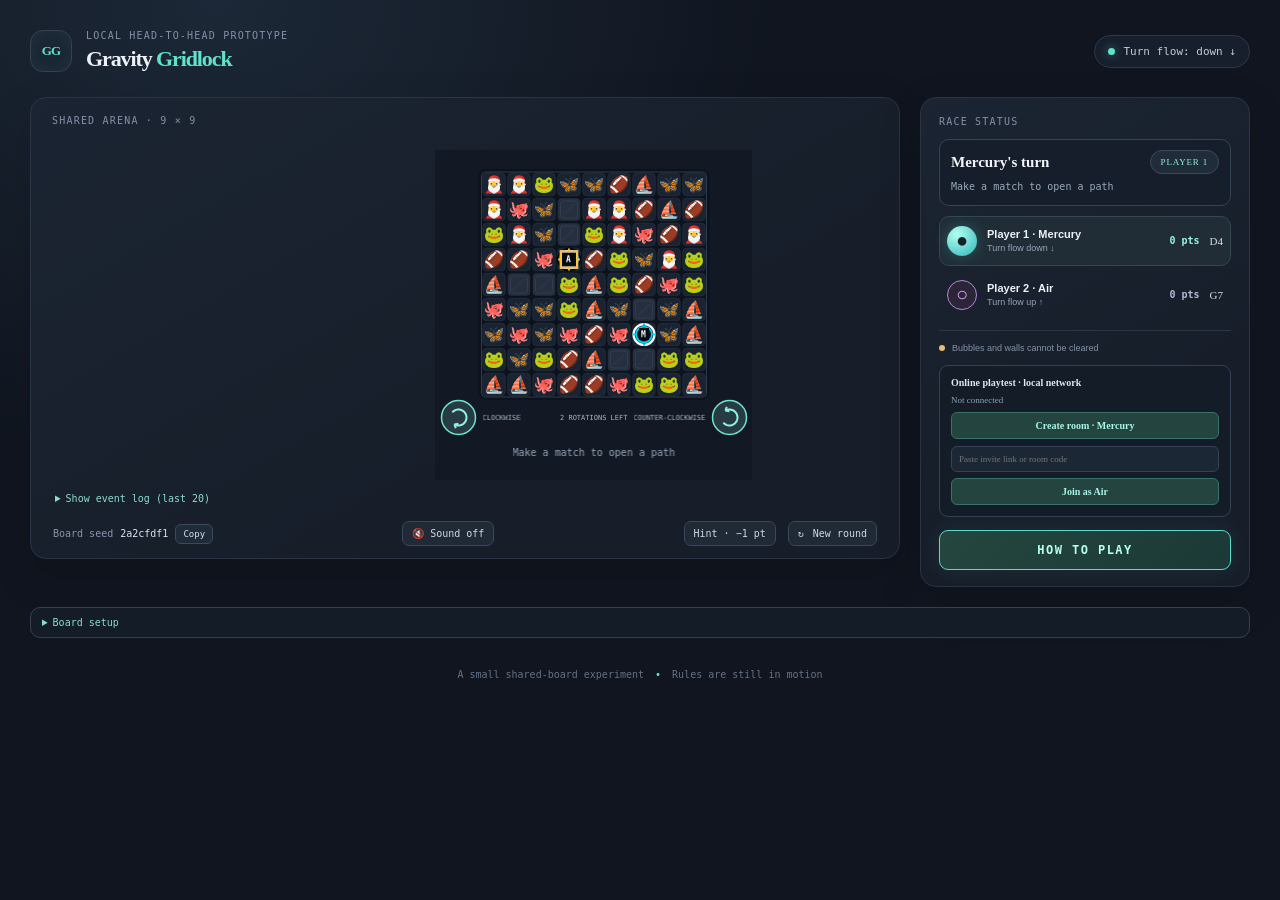
==== gravity-gridlock/index.html @ 5b458f82 "Update Gravity Gridlock game layout" ====
<!doctype html>
<html lang="en">
  <head>
    <meta charset="UTF-8" />
    <meta name="viewport" content="width=device-width, initial-scale=1.0" />
    <meta name="theme-color" content="#10151f" />
    <title>Gravity Gridlock</title>
    <script type="module" crossorigin src="/gravity-gridlock/assets/index-DBszdxGu.js"></script>
    <link rel="stylesheet" crossorigin href="/gravity-gridlock/assets/index-D1QYXF6Q.css">
  </head>
  <body>
    <div class="page-shell">
      <header class="masthead">
        <div class="brand-mark">GG</div>
        <div>
          <p class="eyebrow">LOCAL HEAD-TO-HEAD PROTOTYPE</p>
          <h1>Gravity <span>Gridlock</span></h1>
        </div>
        <div class="gravity-readout"><span class="gravity-dot"></span><span id="gravity-label">Turn flow: down ↓</span></div>
      </header>

      <main class="game-layout">
        <section class="arena-card" aria-label="Game board">

          <div class="arena-topline">
            <div class="turn-copy">
              <span class="eyebrow" id="board-dimensions">SHARED ARENA · 9 × 9</span>
            </div>
          </div>
          <div id="game-root"></div>
          <details class="event-log" id="event-log">
            <summary>Show event log (last 20)</summary>
            <div class="event-log-body">
              <div class="event-log-heading"><span>TURN AND CASCADE TRACE · v<span id="game-version"></span></span><div><button id="event-log-copy" type="button">Copy trace</button><button id="event-log-clear" type="button">Clear log</button></div></div>
              <ol id="event-log-list" aria-live="polite"></ol>
            </div>
          </details>
          <div class="arena-footer">
            <span class="seed-readout">Board seed <code id="board-seed">00000000</code><button id="copy-board-seed" type="button">Copy</button></span>
            <button id="sound-toggle" class="sound-toggle" type="button" aria-pressed="false" aria-label="Turn sound on">🔇 Sound off</button>
            <div class="arena-actions"><button id="hint-button" type="button" disabled>Hint · −1 pt</button><button id="reset-button" type="button">↻ <span>New round</span></button></div>
          </div>
        </section>

        <aside class="side-panel">
          <section class="players-card">
            <p class="eyebrow">RACE STATUS</p>
            <div class="turn-status" aria-live="polite">
              <div class="turn-status-heading"><strong id="turn-label">Mercury's turn</strong><span class="turn-pill" id="turn-pill">PLAYER 1</span></div>
              <small class="phase-label" id="phase-label">Swap neighboring tiles or your bubble with a tile</small>
            </div>
            <div class="seat-statuses" id="seat-statuses" aria-label="Player connections" hidden>
              <span class="seat-status" id="player1-connection" data-state="absent" aria-label="Player 1 absent"><span class="seat-dot"></span><span>P1</span></span>
              <span class="seat-status" id="player2-connection" data-state="absent" aria-label="Player 2 absent"><span class="seat-dot"></span><span>P2</span></span>
            </div>
            <div class="player-row active" id="mercury-row"><span class="player-token mercury-token">●</span><div class="player-name"><strong>Player 1 · Mercury</strong><small>Turn flow down ↓</small></div><span class="player-score" id="mercury-score">0 pts</span><span class="player-position" id="mercury-position">A1</span></div>
            <div class="player-row" id="air-row"><span class="player-token air-token">○</span><div class="player-name"><strong id="air-player-name">Player 2 · Air</strong><small>Turn flow up ↑</small></div><span class="player-score" id="air-score">0 pts</span><span class="player-position" id="air-position">G7</span></div>
            <div class="round-result" id="round-result" aria-live="polite" hidden></div>
            <div class="collision-note"><span class="status-dot"></span>Bubbles and walls cannot be cleared</div>
            <div class="online-panel">
              <strong>Online playtest · local network</strong>
              <small id="online-status" aria-live="polite">Not connected</small>
              <button id="create-room" type="button">Create room · Mercury</button>
              <div id="invite-panel" hidden><input id="invite-link" readonly aria-label="Room invite link"><button id="copy-invite" type="button">Copy invite link</button><small id="invite-copy-status" aria-live="polite"></small></div>
              <div class="join-row"><input id="room-code" placeholder="Paste invite link or room code" aria-label="Invite link or room code"><button id="join-room" type="button">Join as Air</button></div>
              <div id="rematch-panel" hidden>
                <strong>Play another game?</strong>
                <small id="rematch-status" aria-live="polite"></small>
                <button id="rematch-propose" type="button">Propose rematch</button>
                <button id="rematch-accept" type="button" hidden>Accept · start next game</button>
                <button id="rematch-decline" type="button" hidden>Decline</button>
                <button id="rematch-cancel" type="button" hidden>Cancel proposal</button>
              </div>
            </div>
            <button id="how-to-play-button" class="how-to-play-button" type="button" aria-haspopup="dialog" aria-controls="how-to-play-dialog">HOW TO PLAY</button>
          </section>
        </aside>
          <details class="setup-panel" id="setup-panel">
            <summary>Board setup</summary>
            <div class="setup-body">
              <div class="setup-control board-scale-control">
                <div><strong>Board display size</strong><small>Visual size only · does not change grid rules</small></div>
                <label for="board-scale"><span id="board-scale-value">100%</span><input id="board-scale" type="range" min="70" max="180" step="5" value="100" aria-label="Board display size"></label>
              </div>
              <div class="setup-control">
                <div><strong>Player mode</strong><small>One local player or two local players</small></div>
                <label class="setup-select-label" for="player-mode"><select id="player-mode" aria-label="Player mode"><option value="local">2 local players</option><option value="bot">1 player vs bot</option></select></label>
              </div>
              <div class="setup-control" id="bot-policy-control" hidden>
                <div><strong>Bot difficulty</strong><small>Level 1 keeps its current policies; Level 2 can rotate</small></div>
                <label class="setup-select-label" for="bot-policy"><select id="bot-policy" aria-label="Bot difficulty and policy"><optgroup label="Level 1"><option value="random-legal">Random legal move</option><option value="goal-seeking">Goal-seeking</option></optgroup><optgroup label="Level 2"><option value="rotation-aware">Rotation-aware goal-seeking</option></optgroup></select></label>
              </div>
              <div class="setup-control">
                <div><strong>Square grid</strong><small>Rows = columns · bounds 8–24</small></div>
                <div class="stepper"><button id="size-decrease" type="button" aria-label="Decrease grid size">−</button><output id="size-value">9 × 9</output><button id="size-increase" type="button" aria-label="Increase grid size">+</button></div>
              </div>
              <div class="setup-control">
                <div><strong>Tile colors</strong><small>Bounds 3–12 varieties</small></div>
                <div class="stepper"><button id="colors-decrease" type="button" aria-label="Decrease color varieties">−</button><output id="colors-value">6</output><button id="colors-increase" type="button" aria-label="Increase color varieties">+</button></div>
              </div>
              <div class="setup-control tile-art-control">
                <div><strong>Tile art set</strong><small>Visual only · game values stay the same</small></div>
                <label for="tile-art-set" class="tile-art-label">Set
                  <select id="tile-art-set" aria-label="Tile art set">
                    <option value="1">1 · Emoji</option>
                    <option value="2">2 · Pop</option>
                    <option value="3">3 · Etched</option>
                    <option value="4">4 · Candy</option>
                    <option value="5">5 · Pixel</option>
                    <option value="6">6 · Neon</option>
                  </select>
                </label>
              </div>
              <div class="setup-control">
                <div><strong>Bubble and goal style</strong><small>High contrast by default</small></div>
                <label class="setup-select-label" for="actor-palette"><select id="actor-palette" aria-label="Bubble and goal style"><option value="contrast">High contrast</option><option value="classic">Classic teal and purple</option></select></label>
              </div>
              <div class="origin-settings">
                <p class="origin-heading">Bubble origins <small>Two-cell edge margin · each target is the opposing player's origin</small></p>
                <div class="origin-control"><strong>Mercury starts</strong><label>Row <input id="mercury-origin-row" type="number" min="2" max="10" value="3"></label><label>Column <input id="mercury-origin-col" type="number" min="2" max="10" value="3"></label><small>Target: <output id="mercury-target">K11</output> · Air's origin</small></div>
                <div class="origin-control"><strong>Air starts</strong><label>Row <input id="air-origin-row" type="number" min="2" max="10" value="10"></label><label>Column <input id="air-origin-col" type="number" min="2" max="10" value="10"></label><small>Target: <output id="air-target">D4</output> · Mercury's origin</small></div>
                <output id="origin-validation" aria-live="polite"></output>
              </div>
              <div class="seed-input-control">
                <label for="seed-input"><strong>Replay seed</strong><small>Reuse a seed with the selected size, colors, and origins</small></label>
                <input id="seed-input" type="text" spellcheck="false" autocomplete="off" aria-label="Board seed">
                <button id="use-seed-button" type="button">Use seed</button>
              </div>
              <div class="setup-actions"><button id="regenerate-button" type="button">New random board</button><output id="settings-summary" aria-live="polite">Current board: 9 × 9 · 6 varieties</output></div>
            </div>
          </details>
      </main>
      <dialog class="how-to-play-dialog" id="how-to-play-dialog" aria-labelledby="how-to-play-title">
        <div class="instructions-card">
          <div class="dialog-heading"><div class="section-heading"><span class="heading-icon">?</span><div><p class="eyebrow">QUICK BRIEFING</p><h2 id="how-to-play-title">How to play</h2></div></div><button class="dialog-close" type="button" aria-label="Close instructions">×</button></div>
          <ol class="steps">
            <li><span class="step-number">01</span><div><strong>Set up & turn the arena</strong><p>Choose distinct bubble origins in Board setup; each target is the other player's origin. Bottom-left rotates clockwise and bottom-right counter-clockwise, up to twice before your swap. Rotation moves bubbles and targets together; gravity stays vertical on screen.</p></div></li>
            <li><span class="step-number">02</span><div><strong>Swap for points or move a bubble toward a goal</strong><p>Either bubble may swap with a neighboring tile on the active player's turn, but the swap must make a match. The two bubbles cannot swap with each other. The active bubble may also swap directly into its adjacent, tile-occupied goal without a match; that awards the board-side bonus and ends the round. Each unique tile cleared scores 1 point for the active player.</p></div></li>
            <li><span class="step-number">03</span><div><strong>Set the turn flow</strong><p>Mercury turns flow down and Air turns flow up, regardless of board rotation. Both bubbles move with the ordered lane contents and cannot pass each other. Walls stay fixed; tiles flow past their rows, but walls stop bubbles.</p></div></li>
            <li><span class="step-number">04</span><div><strong>Settle & cascade</strong><p>Cleared gaps compact across walls toward the active turn's flow. Remaining empty cells refill from the upstream board edge. Every cascade scores for the same active player.</p></div></li>
            <li><span class="step-number">05</span><div><strong>Hint & recover</strong><p>Hint shows a legal matching swap and its match cells for 1 point (your score cannot drop below 0). If the settled board has no legal move, tile colors shuffle while bubbles, walls, and goals stay put.</p></div></li>
          </ol>
          <div class="win-note"><span>✦</span><p>Either bubble reaching its own goal ends the round and awards a bonus equal to the board side length. Highest score wins; the arriving player wins a tie.</p></div>
        </div>
      </dialog>
      <footer class="page-footer">A small shared-board experiment <span>•</span> Rules are still in motion</footer>
    </div>
  </body>
</html>
---- gravity-gridlock/assets/index-D1QYXF6Q.css ----
:root{font-family:DM Sans,sans-serif;color:#eef2f8;background:#10151f;font-synthesis:none;text-rendering:optimizeLegibility;font-smooth:always;font-optical-sizing:auto;font-weight:400;--muted:#93a0b5;--line:#283143;--panel:#171e2b;--teal:#61e2cb;--orange:#ffb25f}*{box-sizing:border-box}body{margin:0;min-width:320px;min-height:100vh;background:radial-gradient(ellipse at 17% 0%,#1c2837 0,transparent 38%),#10151f}.page-shell{width:min(1220px,calc(100% - 48px));margin:0 auto;padding:30px 0 18px}.masthead{display:flex;align-items:center;gap:14px;margin-bottom:25px}.brand-mark{display:grid;place-items:center;width:42px;height:42px;border:1px solid #354153;border-radius:13px;color:var(--teal);font:700 13px Space Grotesk;letter-spacing:-.06em;background:#1a2633;box-shadow:inset 0 0 16px #61e2cb11}.eyebrow{margin:0 0 5px;color:#8391a7;font:500 10px DM Mono,monospace;letter-spacing:.12em}.masthead h1{margin:0;font:700 22px Space Grotesk;letter-spacing:-.05em}.masthead h1 span{color:var(--teal)}.gravity-readout{margin-left:auto;display:flex;align-items:center;gap:8px;border:1px solid #2d394b;background:#171f2d;border-radius:20px;padding:9px 13px;color:#c1ccdb;font:500 11px DM Mono,monospace}.gravity-dot{width:7px;height:7px;border-radius:50%;background:var(--teal);box-shadow:0 0 10px #61e2cb88}.game-layout{display:grid;grid-template-columns:minmax(520px,1fr) 330px;gap:20px;align-items:start}.arena-card,.instructions-card,.players-card{border:1px solid #2a3444;background:linear-gradient(150deg,#1b2432,#171e2a 68%);border-radius:16px;box-shadow:0 15px 45px #0002}.arena-card{padding:17px 18px 12px;min-width:0}.arena-topline{display:flex;justify-content:space-between;align-items:center;padding:0 3px 12px}.turn-copy{display:flex;flex-direction:column;gap:3px}.turn-copy strong{font:600 14px Space Grotesk;color:#f3f6fa}.turn-pill{border:1px solid #3a4a59;background:#202c39;border-radius:20px;padding:6px 10px;color:#8ff1dc;font:500 9px DM Mono;letter-spacing:.09em}#game-root{width:100%;display:flex;justify-content:center;overflow:hidden;border-radius:8px}#game-root canvas{display:block;max-width:100%;height:auto!important;touch-action:none}.arena-footer{display:flex;align-items:center;justify-content:space-between;padding:10px 4px 0;color:#8794a9;font:11px DM Mono,monospace}.arena-footer button{border:0;background:none;color:#b8c4d3;font:500 11px DM Sans;cursor:pointer}.arena-footer button:hover{color:var(--teal)}.arena-footer button span{margin-left:3px}.side-panel{display:grid;gap:14px}.instructions-card,.players-card{padding:18px 18px 16px}.section-heading{display:flex;align-items:center;gap:11px;margin-bottom:17px}.heading-icon{display:grid;place-items:center;width:31px;height:31px;border-radius:10px;background:#24343b;color:var(--teal);font:700 15px Space Grotesk}.section-heading .eyebrow{margin-bottom:3px}.section-heading h2{margin:0;font:600 17px Space Grotesk;letter-spacing:-.03em}.steps{list-style:none;margin:0;padding:0;display:grid;gap:14px}.steps li{display:grid;grid-template-columns:26px 1fr;gap:9px}.step-number{font:500 10px DM Mono;color:#6cdbca;padding-top:2px}.steps strong{font-size:11px;color:#e6ebf2}.steps p{margin:3px 0 0;color:#9aa7ba;font-size:10px;line-height:1.48}.win-note{display:flex;gap:9px;align-items:flex-start;margin-top:16px;padding:11px;border-radius:10px;background:#25342f;border:1px solid #3b5149;color:#c7eadc}.win-note span{color:#e5bd72}.win-note p{margin:0;font-size:10px;line-height:1.45}.players-card>.eyebrow{margin-bottom:12px}.player-row{display:flex;align-items:center;gap:10px;padding:10px;border-radius:10px;border:1px solid transparent}.player-row+.player-row{margin-top:4px}.player-row.active{background:#202d37;border-color:#34474e}.player-token{display:grid;place-items:center;width:30px;height:30px;border-radius:50%;font-size:20px}.mercury-token{color:#142129;background:radial-gradient(circle at 33% 28%,#b3fff0,#51c8c6 74%);box-shadow:0 0 14px #52d6ce44}.air-token{color:#e6a8ff;background:#2a2638;border:1px solid #b785db}.player-name{display:grid;gap:3px;flex:1}.player-name strong{font-size:11px}.player-name small{font-size:9px;color:#96a4b7}.player-position{color:#d4deec;font:11px DM Mono}.collision-note{display:flex;align-items:center;gap:7px;border-top:1px solid #2a3545;margin-top:10px;padding-top:12px;color:#8491a5;font-size:9px}.status-dot{width:6px;height:6px;border-radius:50%;background:#e6bc72}.page-footer{text-align:center;color:#657286;font:10px DM Mono,monospace;padding-top:17px}.page-footer span{color:#61e2cb;padding:0 5px}@media(max-width:950px){.page-shell{width:min(760px,calc(100% - 28px));padding-top:20px}.game-layout{grid-template-columns:1fr}.arena-card{padding:14px}.side-panel{grid-template-columns:1.2fr 1fr}.game-layout{gap:14px}}@media(max-width:600px){.page-shell{width:calc(100% - 18px);padding-top:14px}.masthead{margin-bottom:14px}.masthead h1{font-size:19px}.gravity-readout{font-size:9px;padding:8px}.arena-card{padding:10px 7px}.arena-topline{padding:0 5px 8px}.arena-footer{font-size:9px}.side-panel{grid-template-columns:1fr}.instructions-card,.players-card{padding:15px}.steps{gap:10px}}.phase-label{color:#8495a8;font:9px DM Mono,monospace;line-height:1.3}.event-log{margin:8px 4px 2px;color:#aebbd0;font:10px DM Mono,monospace}.event-log summary{width:max-content;cursor:pointer;color:#8bdccd;padding:5px 2px;-webkit-user-select:none;user-select:none}.event-log-body{max-height:190px;overflow:auto;border:1px solid #344154;border-radius:8px;background:#121a25;padding:8px 10px}.event-log-heading{display:flex;justify-content:space-between;align-items:center;color:#8292a8;font-size:9px;letter-spacing:.08em}.event-log-heading button{border:1px solid #3a485b;border-radius:5px;background:#1d2837;color:#b8c5d8;padding:4px 7px;font:9px DM Mono,monospace;cursor:pointer}#event-log-list{display:grid;gap:5px;margin:8px 0 0;padding-left:24px}#event-log-list li{padding-left:2px;white-space:pre-wrap;overflow-wrap:anywhere;color:#c5d0df;line-height:1.4}.setup-panel{margin:0 3px 14px;border:1px solid #344154;border-radius:10px;background:#141c28;color:#c5d0df;font:10px DM Mono,monospace}.setup-panel summary{cursor:pointer;padding:9px 11px;color:#8bdccd;-webkit-user-select:none;user-select:none}.setup-body{display:grid;gap:10px;padding:0 11px 11px}.setup-control{display:flex;align-items:center;justify-content:space-between;gap:12px}.setup-control>div:first-child{display:grid;gap:3px}.setup-control strong{font:500 10px DM Sans,sans-serif;color:#e6ebf2}.setup-control small{font:9px DM Mono,monospace;color:#8292a8}.stepper{display:flex;align-items:center;gap:8px}.stepper output{min-width:48px;text-align:center;color:#e2edf4}.stepper button,.setup-actions button{border:1px solid #3a4b5d;border-radius:6px;background:#202b39;color:#d6e4ee;padding:5px 9px;font:600 12px DM Sans,sans-serif;cursor:pointer}.stepper button:hover,.setup-actions button:hover{border-color:#61e2cb;color:#8ff1dc}.stepper button:disabled{opacity:.42;cursor:default}.setup-actions{display:flex;align-items:center;gap:10px;padding-top:3px}.setup-actions button{background:#24443f;border-color:#3a7267;color:#a9f6e8;font:600 10px DM Sans,sans-serif}.setup-actions output{color:#91a1b5;font:9px DM Mono,monospace;line-height:1.4}@media(max-width:600px){.setup-control{align-items:flex-start}.setup-actions{align-items:flex-start;flex-direction:column;gap:7px}}.player-score{min-width:48px;text-align:right;color:#aebbd0;font:600 10px DM Mono,monospace;white-space:nowrap}.player-row.active .player-score{color:#9af4e2}.player-row.winner{border-color:#d5b76d;background:#332f25}.player-row.winner .player-score{color:#f4d682}.round-result{margin-top:10px;padding:11px 12px;border:1px solid #806b3d;border-radius:10px;background:linear-gradient(135deg,#3a3325,#292b2b);color:#f4e6bd;font-size:10px;line-height:1.55}.round-result strong{color:#ffe69a}.arena-actions{display:flex;align-items:center;gap:12px}.arena-footer .arena-actions button{border:1px solid #3a485b;border-radius:7px;padding:6px 9px;background:#202a37;color:#ced8e6;font:500 10px DM Mono,monospace}.arena-footer .arena-actions button:hover:not(:disabled){border-color:#61e2cb;color:#8ff1dc}.arena-footer .arena-actions button:disabled{opacity:.42;cursor:default}.origin-settings{display:grid;gap:8px;padding:9px;border:1px solid #2d3948;border-radius:8px;background:#111a25}.origin-heading{display:grid;gap:3px;margin:0;color:#dce7f2;font:500 10px DM Sans,sans-serif}.origin-heading small,.origin-control small{color:#8292a8;font:9px DM Mono,monospace}.origin-control{display:grid;grid-template-columns:minmax(90px,1fr) 72px 82px auto;align-items:center;gap:7px}.origin-control strong{color:#e6ebf2;font:500 10px DM Sans,sans-serif}.origin-control label{display:flex;align-items:center;gap:4px;color:#8393a8;font:9px DM Mono,monospace}.origin-control input{width:42px;border:1px solid #344457;border-radius:5px;background:#1c2735;color:#e5edf6;padding:4px;font:10px DM Mono,monospace}.origin-control small{grid-column:2 / -1;line-height:1.2}.origin-settings>#origin-validation{min-height:0;color:#f1a184;font:9px DM Mono,monospace}.origin-settings>#origin-validation:empty{display:none}@media(max-width:600px){.origin-control{grid-template-columns:1fr 72px 82px}.origin-control small{grid-column:2 / -1}}.tile-art-control{align-items:center}.tile-art-label{display:flex;align-items:center;gap:7px;color:#8393a8;font:9px DM Mono,monospace;white-space:nowrap}.tile-art-label select{min-width:116px;border:1px solid #344457;border-radius:6px;background:#1c2735;color:#e5edf6;padding:6px 8px;font:10px DM Sans,sans-serif}.tile-art-label select:focus-visible{outline:2px solid #61e2cb;outline-offset:2px}.setup-select-label select{min-width:150px;border:1px solid #344457;border-radius:6px;background:#1c2735;color:#e5edf6;padding:6px 8px;font:10px DM Sans,sans-serif}.setup-select-label select:focus-visible{outline:2px solid #61e2cb;outline-offset:2px}.setup-select-label select:disabled{opacity:.55}.setup-control[hidden]{display:none}.board-scale-control label{display:flex;align-items:center;gap:9px;min-width:190px;color:#dce7f2;font:10px DM Mono,monospace}.board-scale-control input{width:145px;accent-color:#61e2cb}.board-scale-control input:focus-visible{outline:2px solid #61e2cb;outline-offset:3px}@media(max-width:600px){.tile-art-control{align-items:flex-start}.tile-art-label select{min-width:110px}}.seed-input-control{display:grid;grid-template-columns:minmax(135px,1fr) minmax(110px,180px) auto;align-items:center;gap:8px;padding:9px;border:1px solid #2d3948;border-radius:8px;background:#111a25}.seed-input-control label{display:grid;gap:3px}.seed-input-control strong{font:500 10px DM Sans,sans-serif;color:#e6ebf2}.seed-input-control small{font:9px DM Mono,monospace;color:#8292a8;line-height:1.3}.seed-input-control input{min-width:0;border:1px solid #344457;border-radius:5px;background:#1c2735;color:#e5edf6;padding:6px 8px;font:10px DM Mono,monospace}.seed-input-control button,.seed-readout button{border:1px solid #3a4b5d;border-radius:6px;background:#202b39;color:#d6e4ee;padding:6px 9px;font:600 10px DM Sans,sans-serif;cursor:pointer}.seed-input-control button:hover,.seed-readout button:hover{border-color:#61e2cb;color:#8ff1dc}.seed-input-control button:disabled{opacity:.42;cursor:default}.seed-readout{display:flex;align-items:center;gap:7px;color:#8794a9;font:10px DM Mono,monospace}.seed-readout code{color:#d7e4ee;font:10px DM Mono,monospace;-webkit-user-select:all;user-select:all}.seed-readout button{padding:4px 7px;font:9px DM Mono,monospace}.arena-footer .sound-toggle{border:1px solid #3a485b;border-radius:7px;padding:6px 9px;background:#202a37;color:#ced8e6;font:500 10px DM Mono,monospace;white-space:nowrap}.arena-footer .sound-toggle[aria-pressed=true]{border-color:#3a7267;background:#203632;color:#9af4e2}.arena-footer .sound-toggle:focus-visible{outline:2px solid #61e2cb;outline-offset:2px}@media(max-width:600px){.seed-input-control{grid-template-columns:minmax(0,1fr) auto}.seed-input-control label{grid-column:1/-1}.seed-input-control input{grid-column:1}.seed-input-control button{grid-column:2;grid-row:2}.seed-readout{font-size:9px}.arena-footer{flex-wrap:wrap;gap:8px}.arena-actions{margin-left:auto}}.online-panel{display:grid;gap:7px;margin-top:12px;padding:11px;border:1px solid #344154;border-radius:9px;background:#141c28}.online-panel strong{font:600 10px DM Sans;color:#dce8f2}.online-panel small{font:9px DM Mono;color:#8fa2b8}.online-panel button{border:1px solid #3a7267;border-radius:6px;background:#24443f;color:#a9f6e8;padding:7px 9px;font:600 10px DM Sans;cursor:pointer}.online-panel input{min-width:0;width:100%;border:1px solid #344457;border-radius:6px;background:#1c2735;color:#e5edf6;padding:7px;font:9px DM Mono}.online-panel #invite-panel,.join-row{display:grid;gap:6px}.online-panel #invite-copy-status{min-height:0;line-height:1.45;color:#8bdccd}.online-panel #invite-copy-status:empty{display:none}.online-panel[hidden],#invite-panel[hidden],#rematch-panel[hidden]{display:none}#rematch-panel{display:grid;gap:6px;padding-top:6px;border-top:1px solid #344154}#online-test-harness{display:grid;gap:6px;padding:7px;background:#101722;border:1px dashed #57677a;border-radius:6px}#online-test-harness strong{font:600 9px DM Sans;color:#e6c57e}.game-layout>.setup-panel{grid-column:1/-1;margin:0 0 14px}.turn-meta{display:flex;align-items:center;justify-content:flex-end;gap:7px;min-width:0}.seat-statuses{display:flex;align-items:center;gap:4px}.seat-statuses[hidden]{display:none}.seat-status{display:flex;align-items:center;gap:4px;padding:5px 6px;border:1px solid #394557;border-radius:12px;background:#151d29;color:#bac6d6;font:500 8px DM Mono,monospace;letter-spacing:.03em;white-space:nowrap}.seat-dot{width:7px;height:7px;flex:0 0 7px;border-radius:50%;background:#e65a65;box-shadow:0 0 7px #e65a6533}.seat-status[data-state=syncing] .seat-dot{background:#e4b653;box-shadow:0 0 7px #e4b65355}.seat-status[data-state=ready] .seat-dot{background:#52df8b;box-shadow:0 0 8px #52df8b77}.seat-status:focus-visible{outline:2px solid #dbe8f4;outline-offset:2px}@media(max-width:600px){.arena-topline{gap:7px}.turn-meta{flex-direction:column;align-items:flex-end;gap:4px}.seat-status{padding:4px 5px}}.turn-copy{min-height:23px}.turn-status{display:grid;gap:6px;margin:0 0 10px;padding:10px 11px;border:1px solid #344454;border-radius:10px;background:#151e2a}.turn-status-heading{display:flex;align-items:center;justify-content:space-between;gap:8px}.turn-status-heading strong{font:600 15px Space Grotesk;color:#f3f6fa}.turn-status .phase-label{color:#9aaabd;font-size:10px;line-height:1.45}.players-card .seat-statuses{margin:0 0 7px}.players-card .player-row{padding:9px 7px}.how-to-play-button{width:100%;margin-top:13px;padding:12px;border:1px solid #5bdbc7;border-radius:9px;background:linear-gradient(135deg,#25463f,#1b3936);color:#b6fff0;font:700 12px DM Mono,monospace;letter-spacing:.12em;cursor:pointer;box-shadow:0 0 20px #61e2cb18}.how-to-play-button:hover{background:#2d5149;box-shadow:0 0 22px #61e2cb33}.how-to-play-button:focus-visible,.dialog-close:focus-visible{outline:2px solid #b6fff0;outline-offset:3px}.how-to-play-dialog{width:min(680px,calc(100vw - 28px));max-width:none;max-height:min(86vh,850px);padding:0;border:1px solid #405064;border-radius:16px;background:#171f2b;color:#e7edf5;box-shadow:0 24px 90px #000b;overflow:auto}.how-to-play-dialog::backdrop{background:#070b12bf;-webkit-backdrop-filter:blur(4px);backdrop-filter:blur(4px)}.how-to-play-dialog .instructions-card{padding:22px 24px;border:0;border-radius:0;box-shadow:none;background:linear-gradient(150deg,#1b2432,#171e2a 68%)}.dialog-heading{display:flex;align-items:flex-start;justify-content:space-between;gap:14px}.dialog-heading .section-heading{margin-bottom:18px}.dialog-close{display:grid;place-items:center;width:34px;height:34px;border:1px solid #39495d;border-radius:9px;background:#202a37;color:#dbe6f2;font-size:23px;line-height:1;cursor:pointer}@media(max-width:950px){.side-panel{grid-template-columns:1fr}}@media(max-width:600px){.how-to-play-dialog .instructions-card{padding:16px}.how-to-play-dialog .steps{gap:12px}.turn-status-heading strong{font-size:14px}}
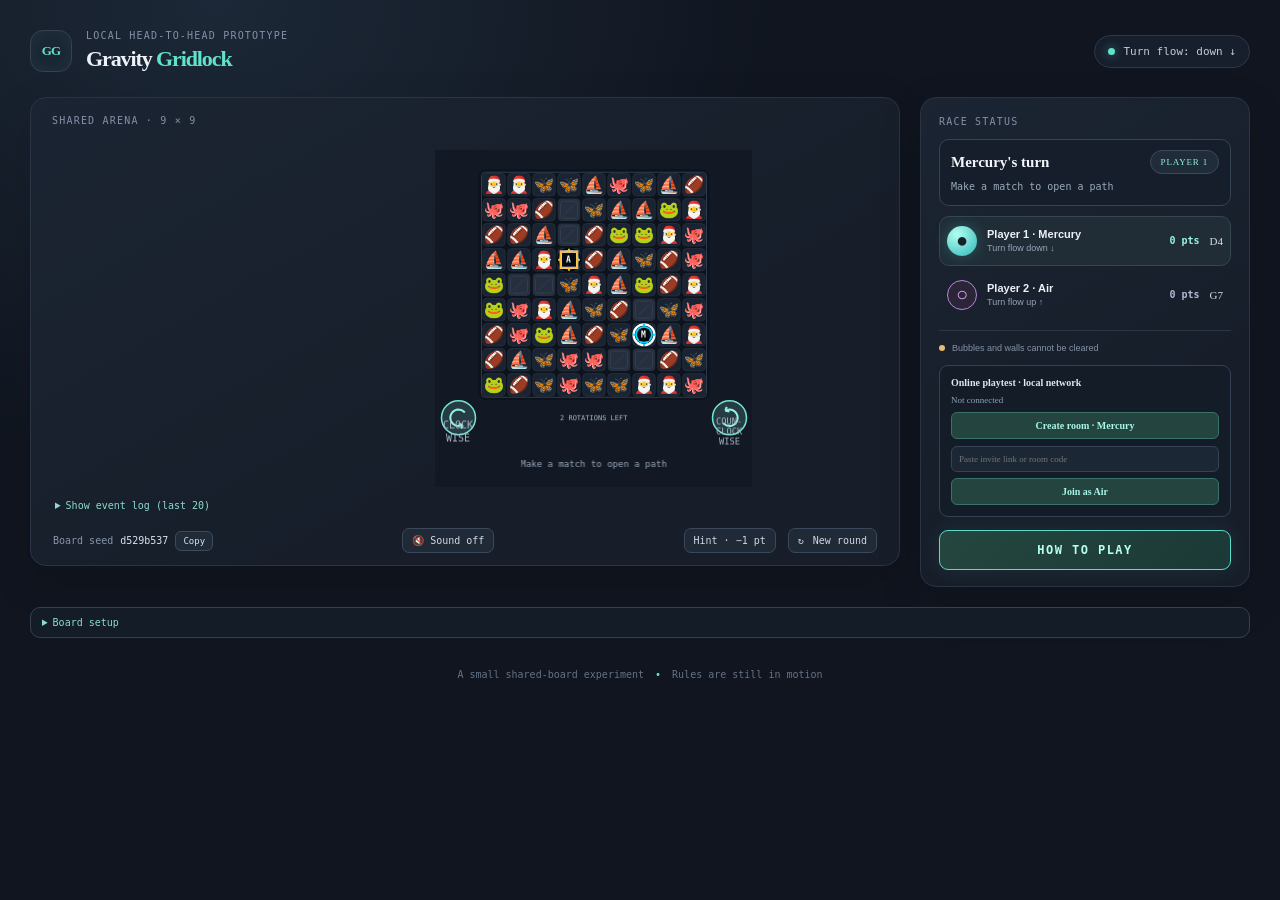
==== commit a93643cb: "Update Gravity Gridlock playtest build" ====
--- a/gravity-gridlock/index.html
+++ b/gravity-gridlock/index.html
@@ -5,7 +5,7 @@
     <meta name="viewport" content="width=device-width, initial-scale=1.0" />
     <meta name="theme-color" content="#10151f" />
     <title>Gravity Gridlock</title>
-    <script type="module" crossorigin src="/gravity-gridlock/assets/index-DBszdxGu.js"></script>
+    <script type="module" crossorigin src="/gravity-gridlock/assets/index-DDx0cT5u.js"></script>
     <link rel="stylesheet" crossorigin href="/gravity-gridlock/assets/index-D1QYXF6Q.css">
   </head>
   <body>
@@ -83,6 +83,10 @@
                 <label for="board-scale"><span id="board-scale-value">100%</span><input id="board-scale" type="range" min="70" max="180" step="5" value="100" aria-label="Board display size"></label>
               </div>
               <div class="setup-control">
+                <div><strong>Turn timer</strong><small>Host sets this · expiry plays a random legal move</small></div>
+                <label class="setup-select-label" for="turn-timer"><select id="turn-timer" aria-label="Turn timer"><option value="0">Off</option><option value="30">30 seconds</option><option value="60">1 minute</option></select></label>
+              </div>
+              <div class="setup-control">
                 <div><strong>Player mode</strong><small>One local player or two local players</small></div>
                 <label class="setup-select-label" for="player-mode"><select id="player-mode" aria-label="Player mode"><option value="local">2 local players</option><option value="bot">1 player vs bot</option></select></label>
               </div>
@@ -108,6 +112,7 @@
                     <option value="4">4 · Candy</option>
                     <option value="5">5 · Pixel</option>
                     <option value="6">6 · Neon</option>
+                    <option value="7">7 · Japan</option>
                   </select>
                 </label>
               </div>
@@ -139,6 +144,7 @@
             <li><span class="step-number">03</span><div><strong>Set the turn flow</strong><p>Mercury turns flow down and Air turns flow up, regardless of board rotation. Both bubbles move with the ordered lane contents and cannot pass each other. Walls stay fixed; tiles flow past their rows, but walls stop bubbles.</p></div></li>
             <li><span class="step-number">04</span><div><strong>Settle & cascade</strong><p>Cleared gaps compact across walls toward the active turn's flow. Remaining empty cells refill from the upstream board edge. Every cascade scores for the same active player.</p></div></li>
             <li><span class="step-number">05</span><div><strong>Hint & recover</strong><p>Hint shows a legal matching swap and its match cells for 1 point (your score cannot drop below 0). If the settled board has no legal move, tile colors shuffle while bubbles, walls, and goals stay put.</p></div></li>
+            <li><span class="step-number">06</span><div><strong>Optional turn timer</strong><p>The host can choose 30 seconds or 1 minute in Board setup. If time runs out, a random legal move is made, including a possible rotation.</p></div></li>
           </ol>
           <div class="win-note"><span>✦</span><p>Either bubble reaching its own goal ends the round and awards a bonus equal to the board side length. Highest score wins; the arriving player wins a tie.</p></div>
         </div>
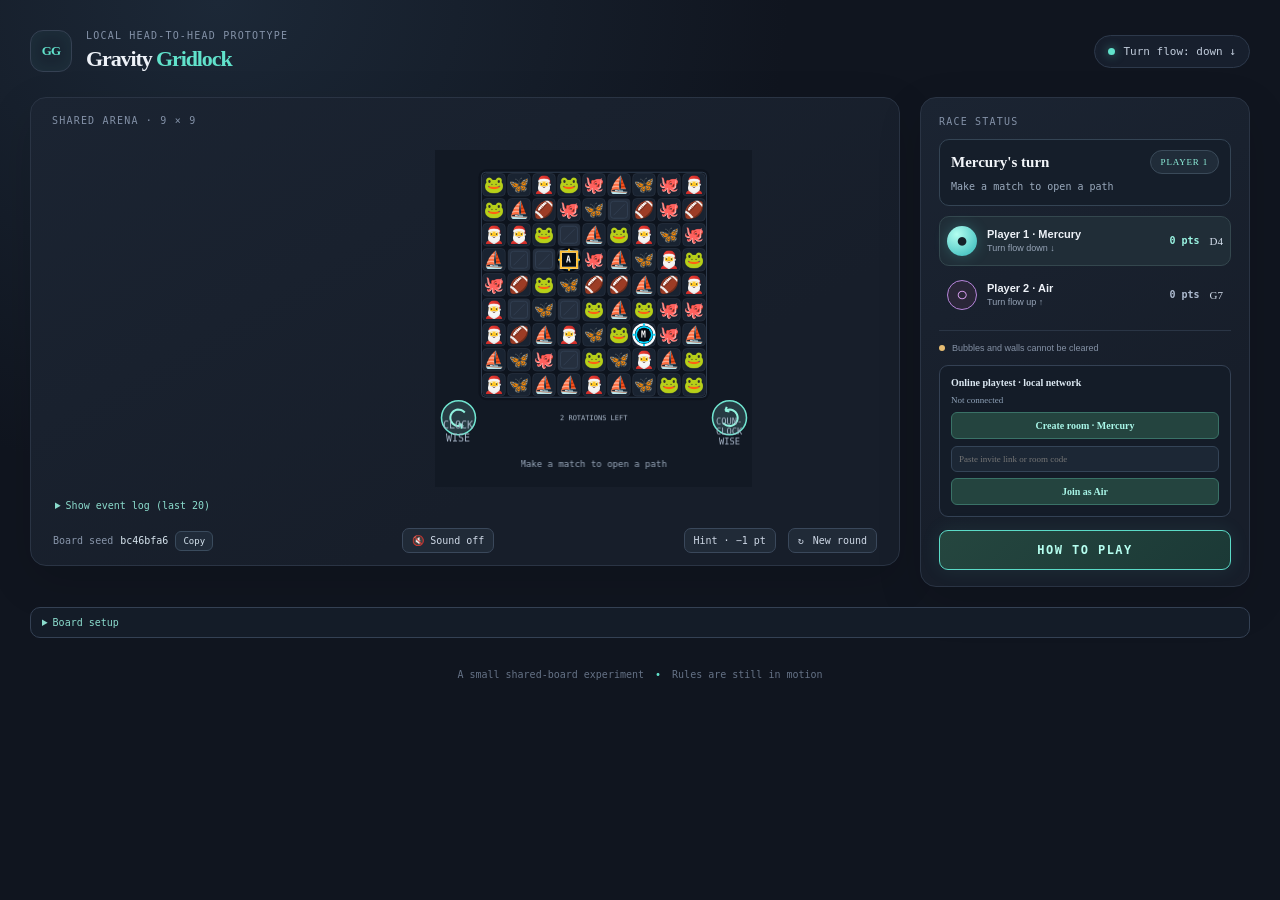
==== commit 0b86621e: "Update Gravity Gridlock blocker layout build" ====
--- a/gravity-gridlock/index.html
+++ b/gravity-gridlock/index.html
@@ -5,7 +5,7 @@
     <meta name="viewport" content="width=device-width, initial-scale=1.0" />
     <meta name="theme-color" content="#10151f" />
     <title>Gravity Gridlock</title>
-    <script type="module" crossorigin src="/gravity-gridlock/assets/index-DDx0cT5u.js"></script>
+    <script type="module" crossorigin src="/gravity-gridlock/assets/index-D-slylAK.js"></script>
     <link rel="stylesheet" crossorigin href="/gravity-gridlock/assets/index-D1QYXF6Q.css">
   </head>
   <body>
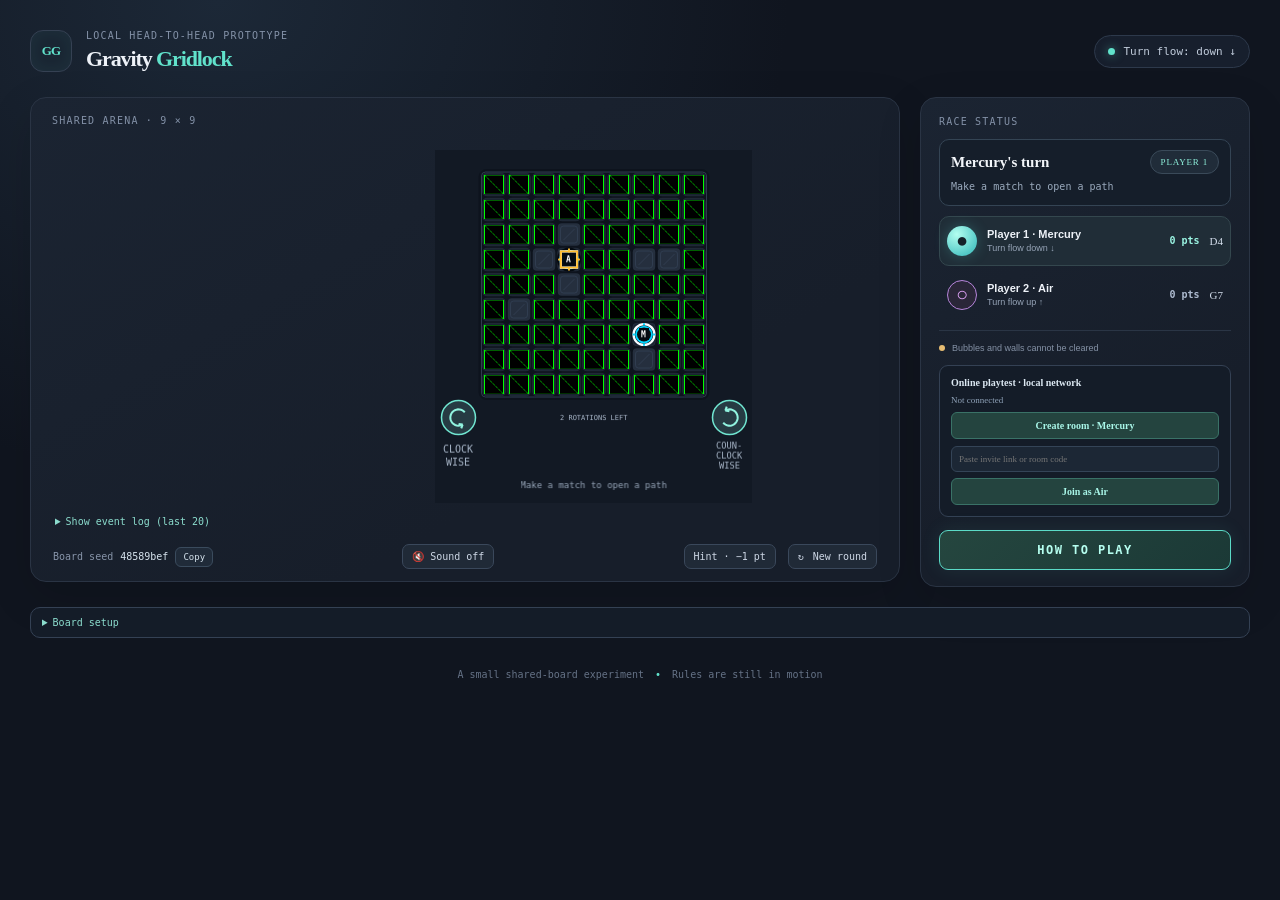
==== commit c87cb226: "Fix Gravity Gridlock rotation label spacing" ====
--- a/gravity-gridlock/index.html
+++ b/gravity-gridlock/index.html
@@ -5,7 +5,7 @@
     <meta name="viewport" content="width=device-width, initial-scale=1.0" />
     <meta name="theme-color" content="#10151f" />
     <title>Gravity Gridlock</title>
-    <script type="module" crossorigin src="/gravity-gridlock/assets/index-D-slylAK.js"></script>
+    <script type="module" crossorigin src="/gravity-gridlock/assets/index-q584VIZ8.js"></script>
     <link rel="stylesheet" crossorigin href="/gravity-gridlock/assets/index-D1QYXF6Q.css">
   </head>
   <body>
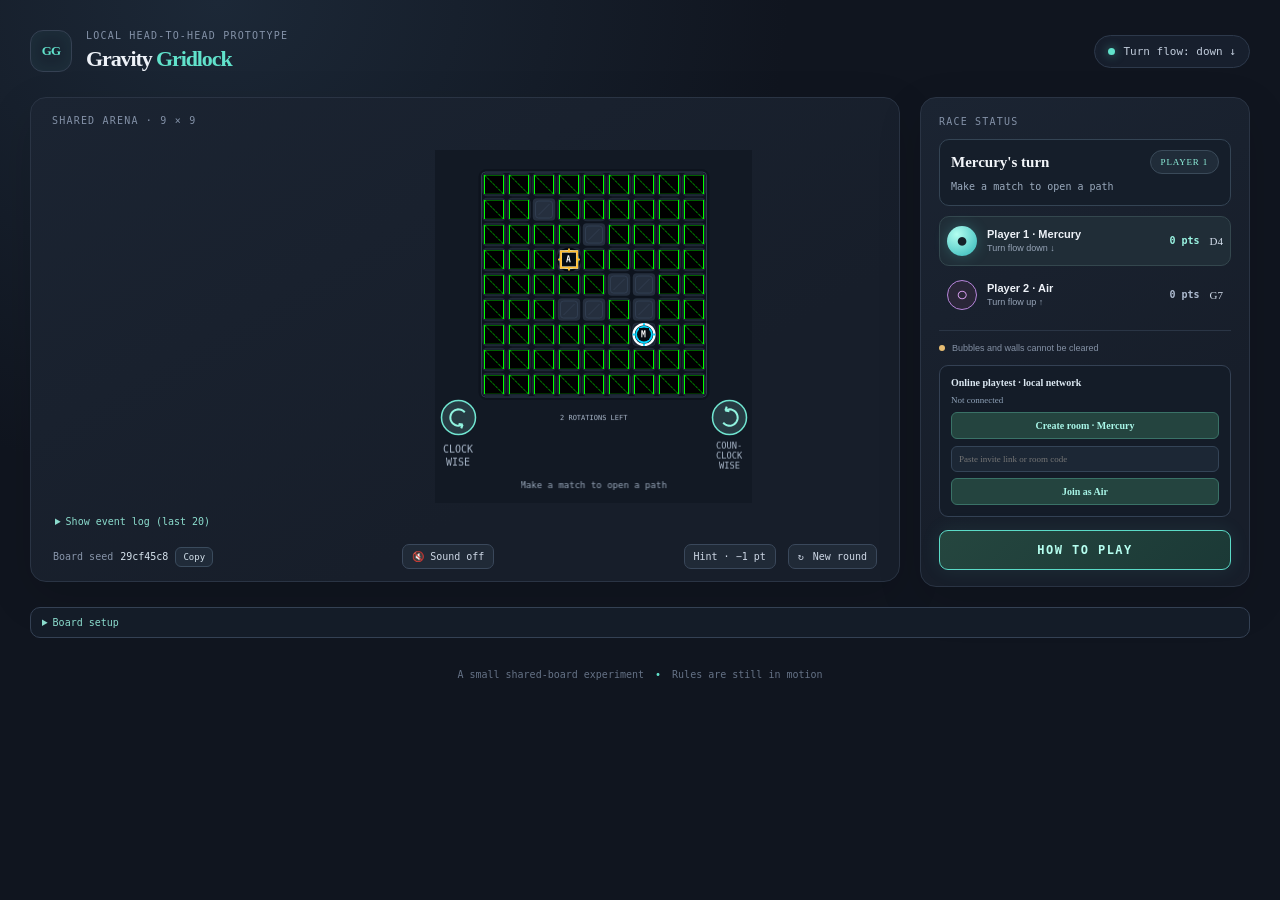
==== commit 7ef9bcb3: "Add Gravity Gridlock tile-art fallback" ====
--- a/gravity-gridlock/index.html
+++ b/gravity-gridlock/index.html
@@ -5,7 +5,7 @@
     <meta name="viewport" content="width=device-width, initial-scale=1.0" />
     <meta name="theme-color" content="#10151f" />
     <title>Gravity Gridlock</title>
-    <script type="module" crossorigin src="/gravity-gridlock/assets/index-q584VIZ8.js"></script>
+    <script type="module" crossorigin src="/gravity-gridlock/assets/index-CPkz4NEd.js"></script>
     <link rel="stylesheet" crossorigin href="/gravity-gridlock/assets/index-D1QYXF6Q.css">
   </head>
   <body>
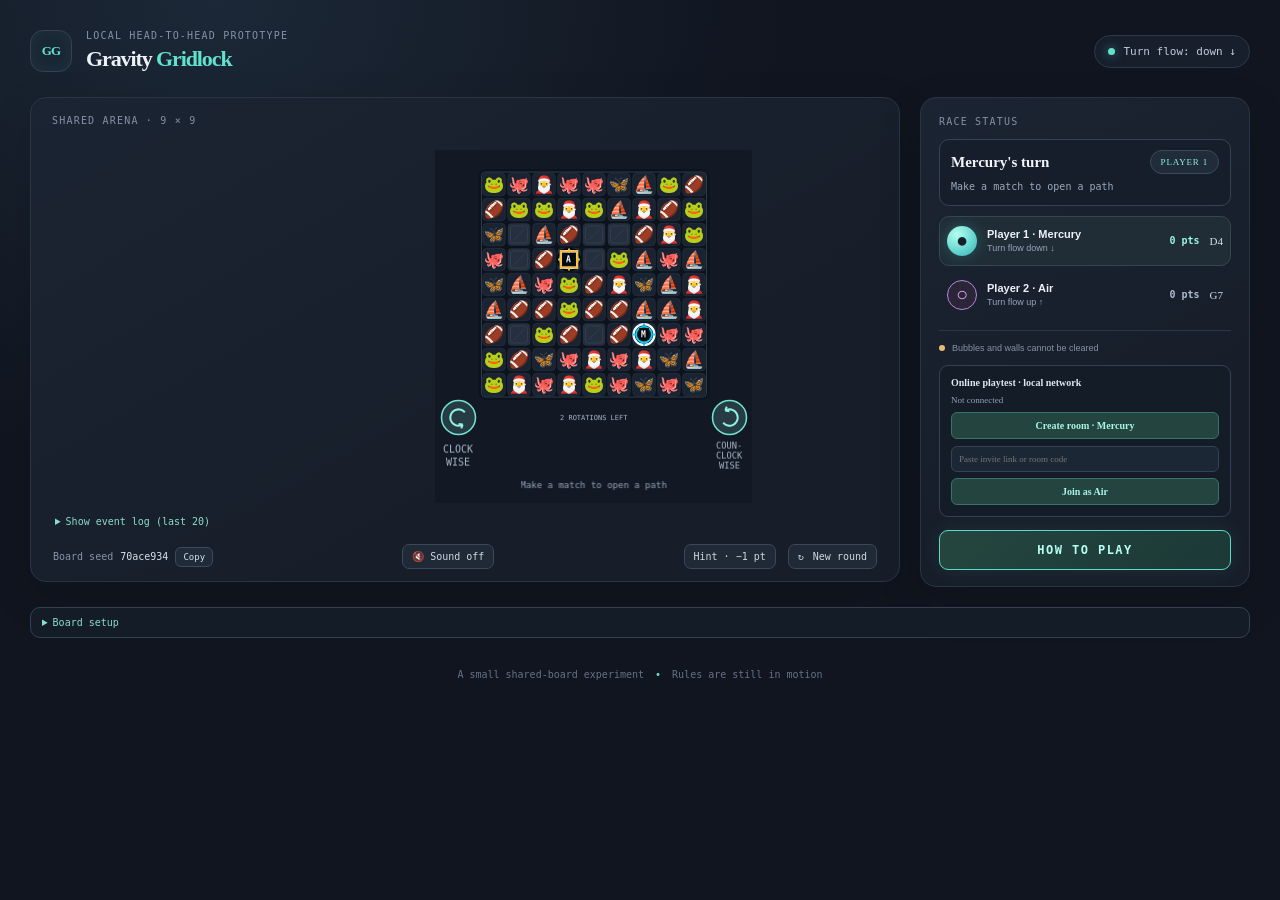
==== commit 4f064391: "Fix Gravity Gridlock asset paths" ====
--- a/gravity-gridlock/index.html
+++ b/gravity-gridlock/index.html
@@ -5,7 +5,7 @@
     <meta name="viewport" content="width=device-width, initial-scale=1.0" />
     <meta name="theme-color" content="#10151f" />
     <title>Gravity Gridlock</title>
-    <script type="module" crossorigin src="/gravity-gridlock/assets/index-CPkz4NEd.js"></script>
+    <script type="module" crossorigin src="/gravity-gridlock/assets/index-D25TtRxk.js"></script>
     <link rel="stylesheet" crossorigin href="/gravity-gridlock/assets/index-D1QYXF6Q.css">
   </head>
   <body>
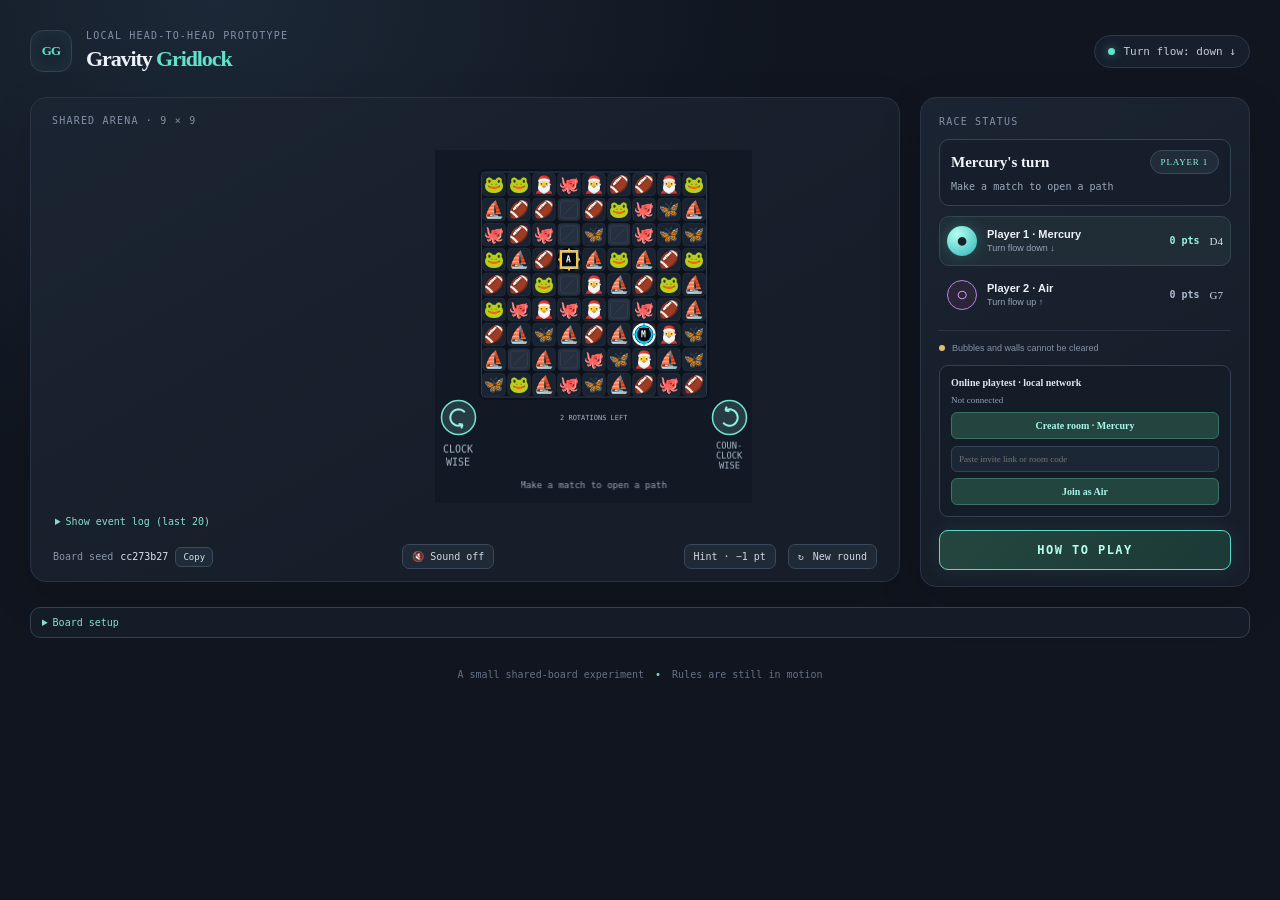
==== commit 926fbe51: "Update Gravity Gridlock tile art themes" ====
--- a/gravity-gridlock/index.html
+++ b/gravity-gridlock/index.html
@@ -5,7 +5,7 @@
     <meta name="viewport" content="width=device-width, initial-scale=1.0" />
     <meta name="theme-color" content="#10151f" />
     <title>Gravity Gridlock</title>
-    <script type="module" crossorigin src="/gravity-gridlock/assets/index-D25TtRxk.js"></script>
+    <script type="module" crossorigin src="/gravity-gridlock/assets/index-DMzSe2ex.js"></script>
     <link rel="stylesheet" crossorigin href="/gravity-gridlock/assets/index-D1QYXF6Q.css">
   </head>
   <body>
@@ -106,13 +106,13 @@
                 <div><strong>Tile art set</strong><small>Visual only · game values stay the same</small></div>
                 <label for="tile-art-set" class="tile-art-label">Set
                   <select id="tile-art-set" aria-label="Tile art set">
-                    <option value="1">1 · Emoji</option>
-                    <option value="2">2 · Pop</option>
-                    <option value="3">3 · Etched</option>
-                    <option value="4">4 · Candy</option>
-                    <option value="5">5 · Pixel</option>
-                    <option value="6">6 · Neon</option>
-                    <option value="7">7 · Japan</option>
+                    <option value="1">Emoji</option>
+                    <option value="2">Japan</option>
+                    <option value="3">Sci-fi</option>
+                    <option value="4">Sports</option>
+                    <option value="5">Fruits</option>
+                    <option value="6">Vehicles</option>
+                    <option value="7">Prepared foods</option>
                   </select>
                 </label>
               </div>
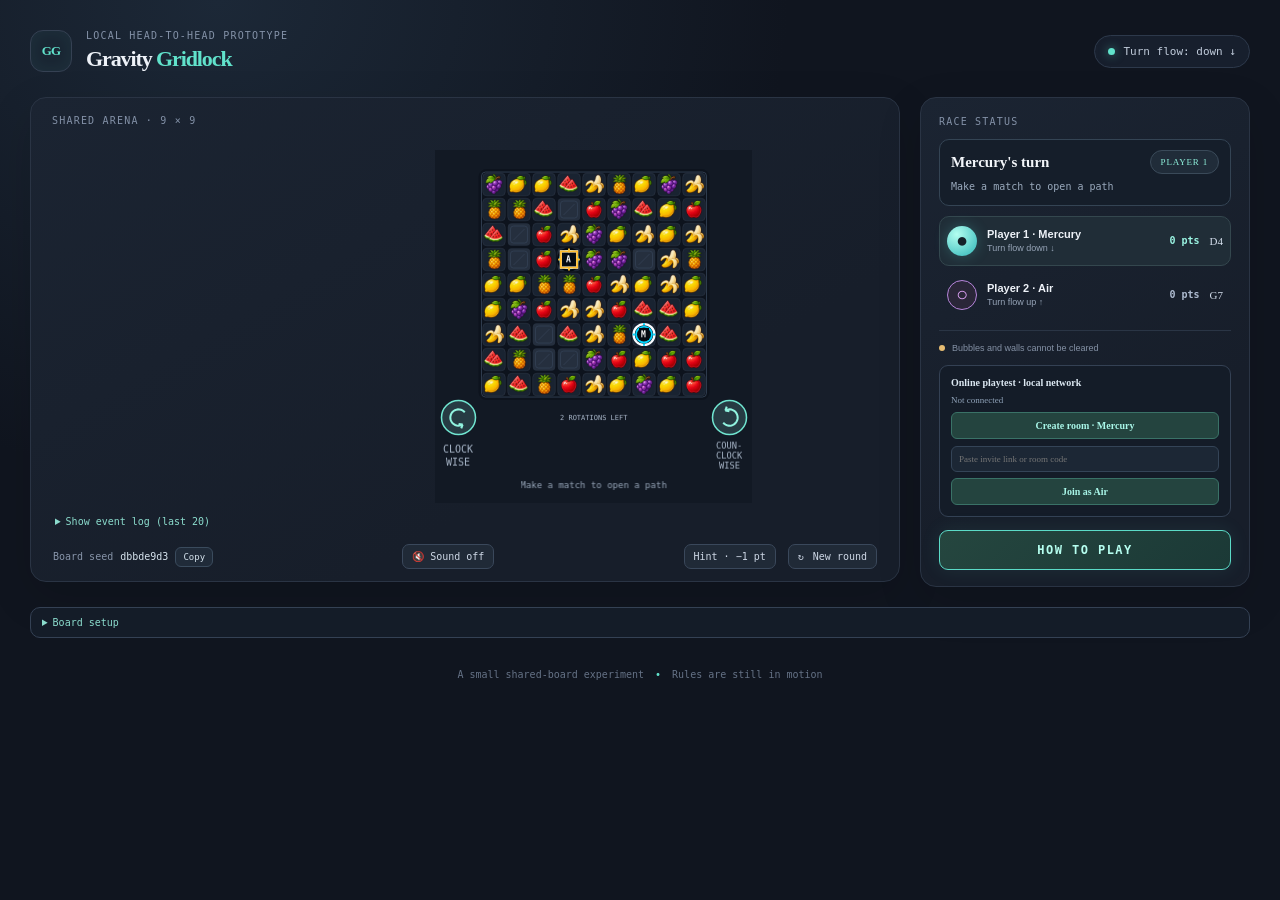
==== commit c4d4b2b3: "Update Gravity Gridlock tile icon scaling" ====
--- a/gravity-gridlock/index.html
+++ b/gravity-gridlock/index.html
@@ -5,7 +5,7 @@
     <meta name="viewport" content="width=device-width, initial-scale=1.0" />
     <meta name="theme-color" content="#10151f" />
     <title>Gravity Gridlock</title>
-    <script type="module" crossorigin src="/gravity-gridlock/assets/index-DMzSe2ex.js"></script>
+    <script type="module" crossorigin src="/gravity-gridlock/assets/index-BOti5-xW.js"></script>
     <link rel="stylesheet" crossorigin href="/gravity-gridlock/assets/index-D1QYXF6Q.css">
   </head>
   <body>
@@ -110,7 +110,7 @@
                     <option value="2">Japan</option>
                     <option value="3">Sci-fi</option>
                     <option value="4">Sports</option>
-                    <option value="5">Fruits</option>
+                    <option value="5" selected>Fruits</option>
                     <option value="6">Vehicles</option>
                     <option value="7">Prepared foods</option>
                   </select>
